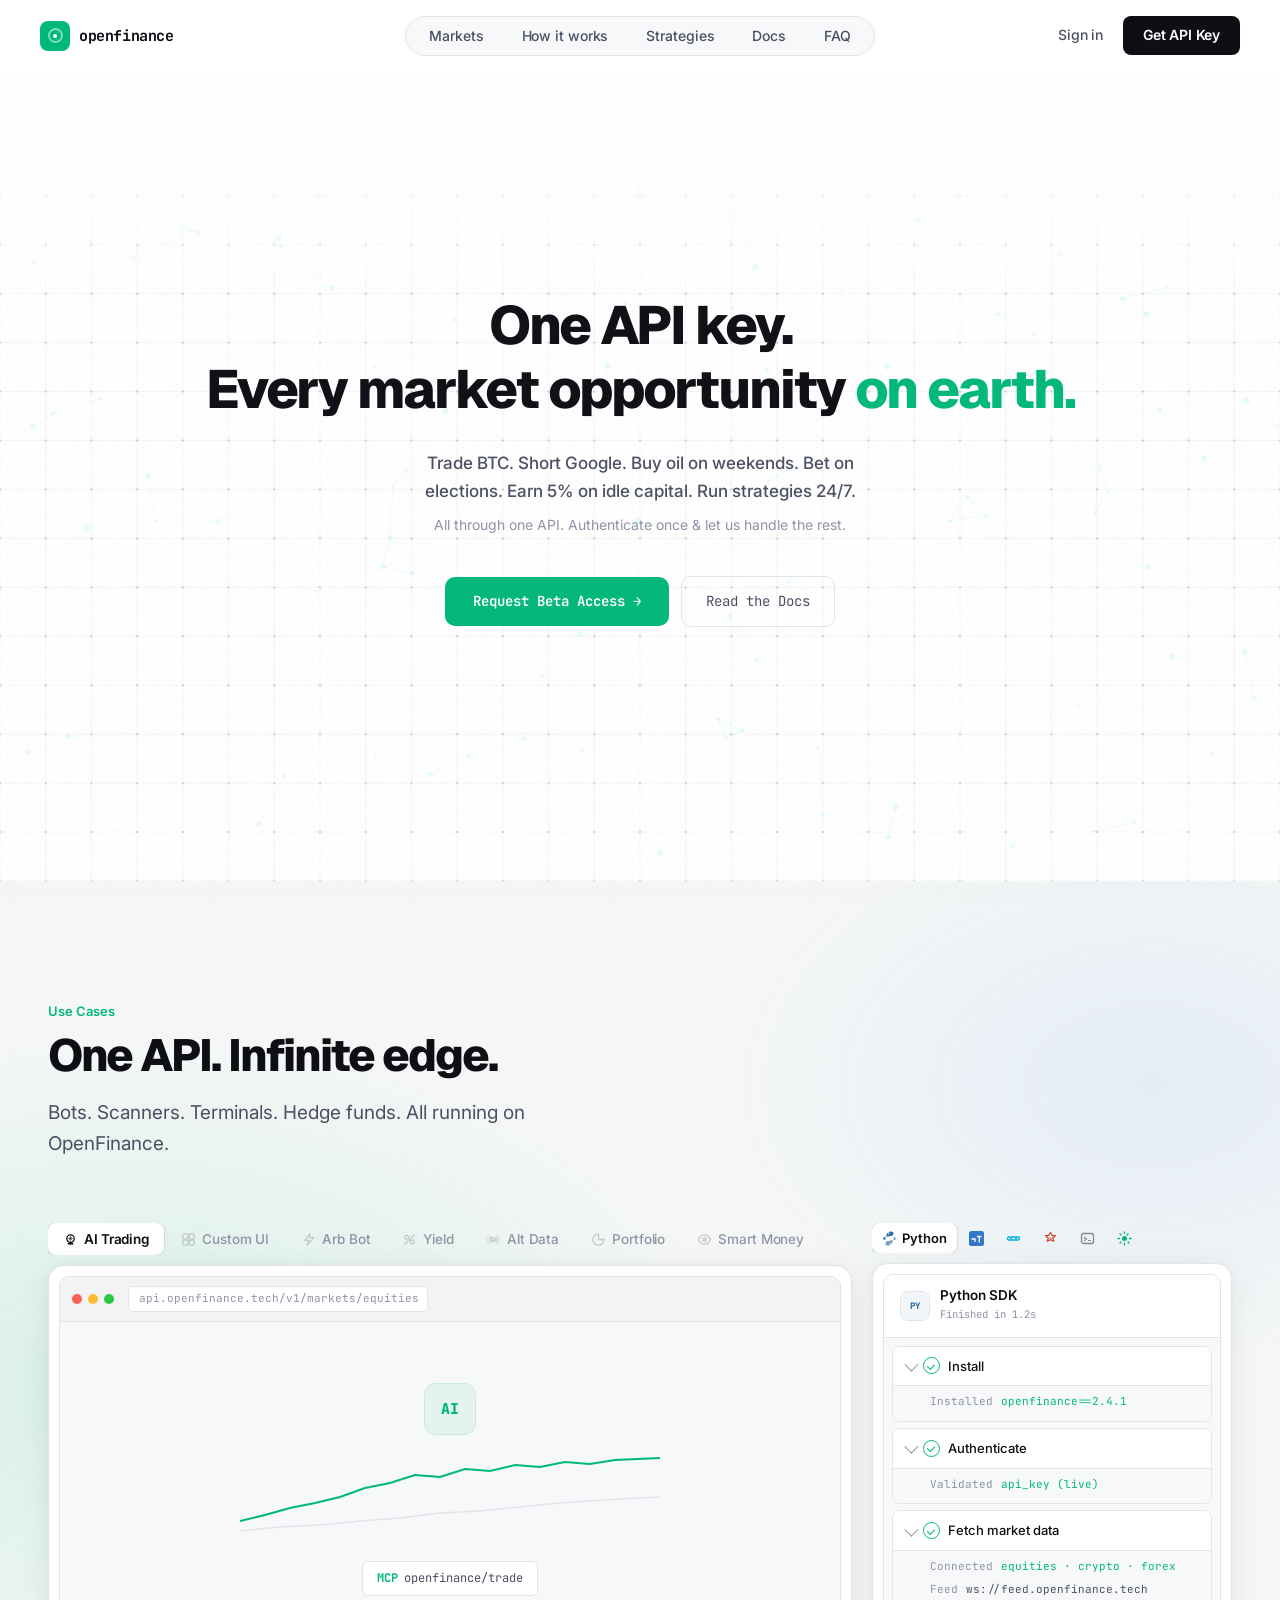
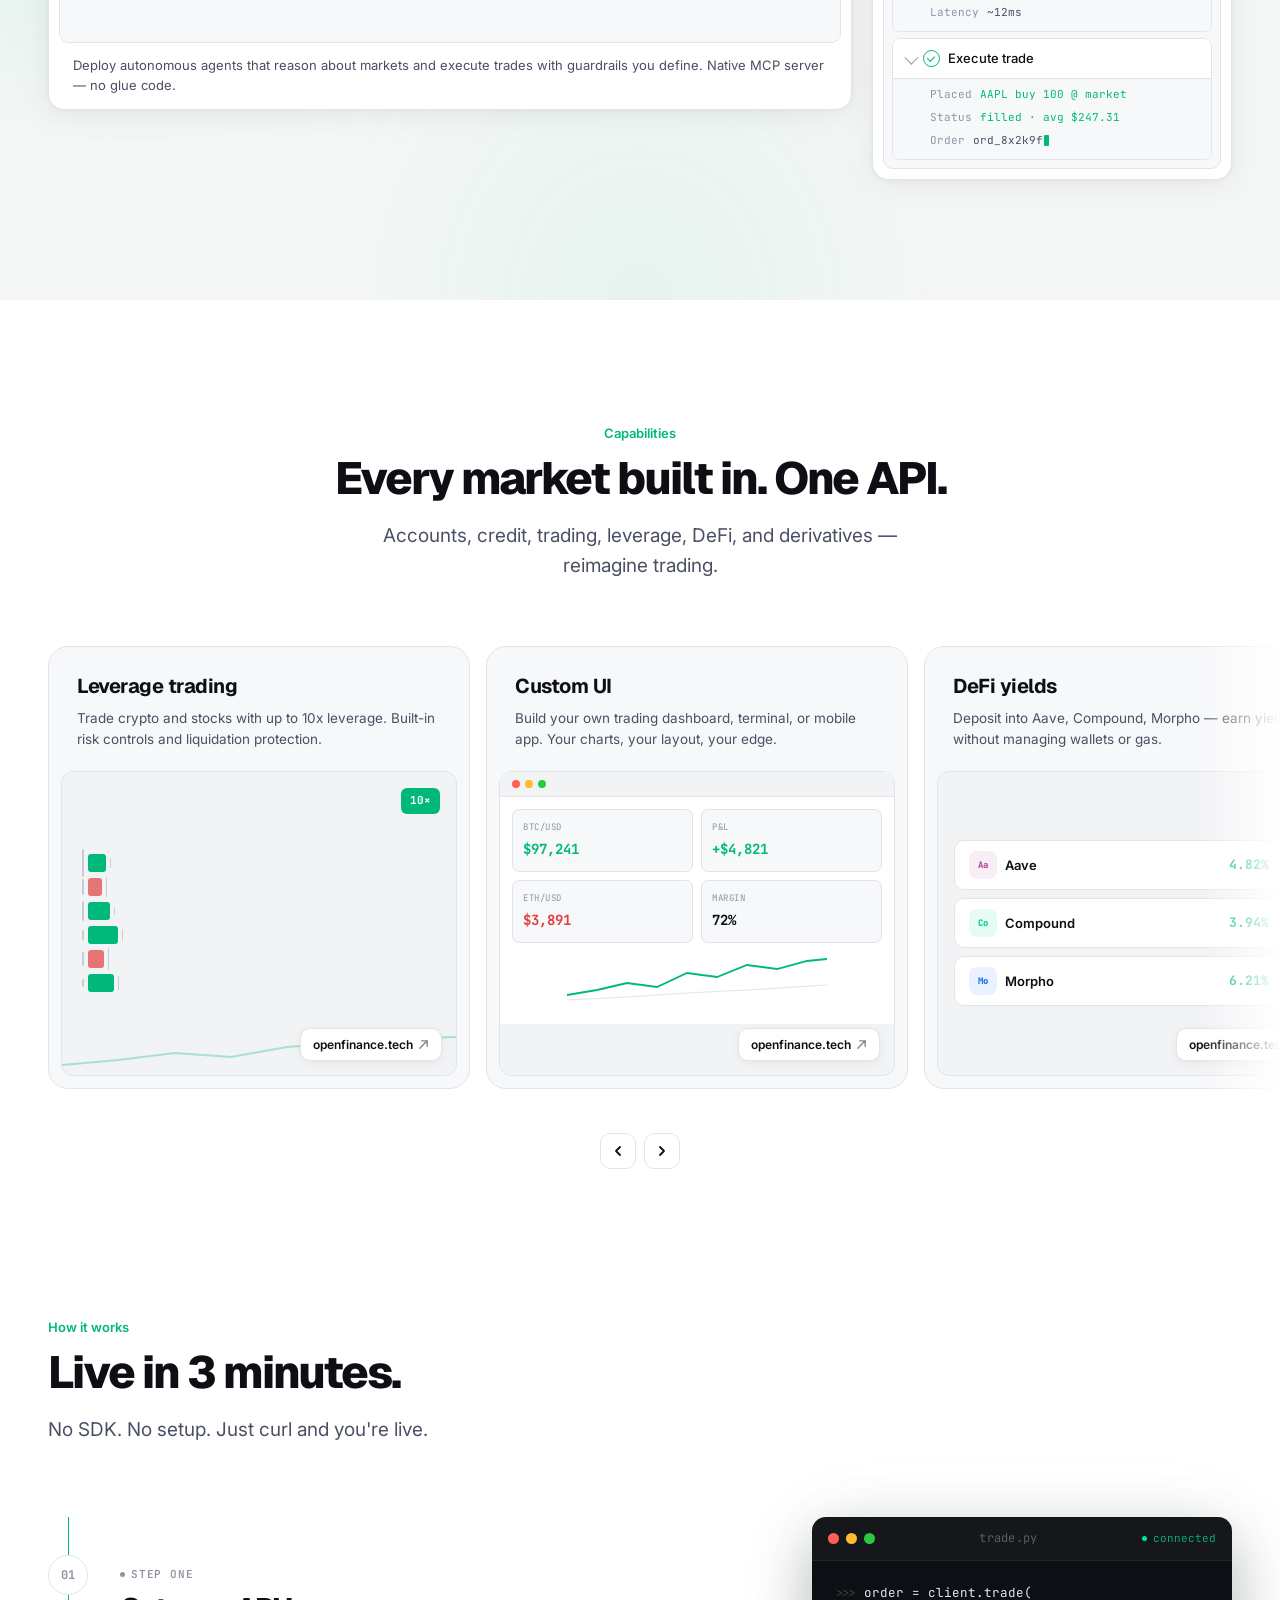
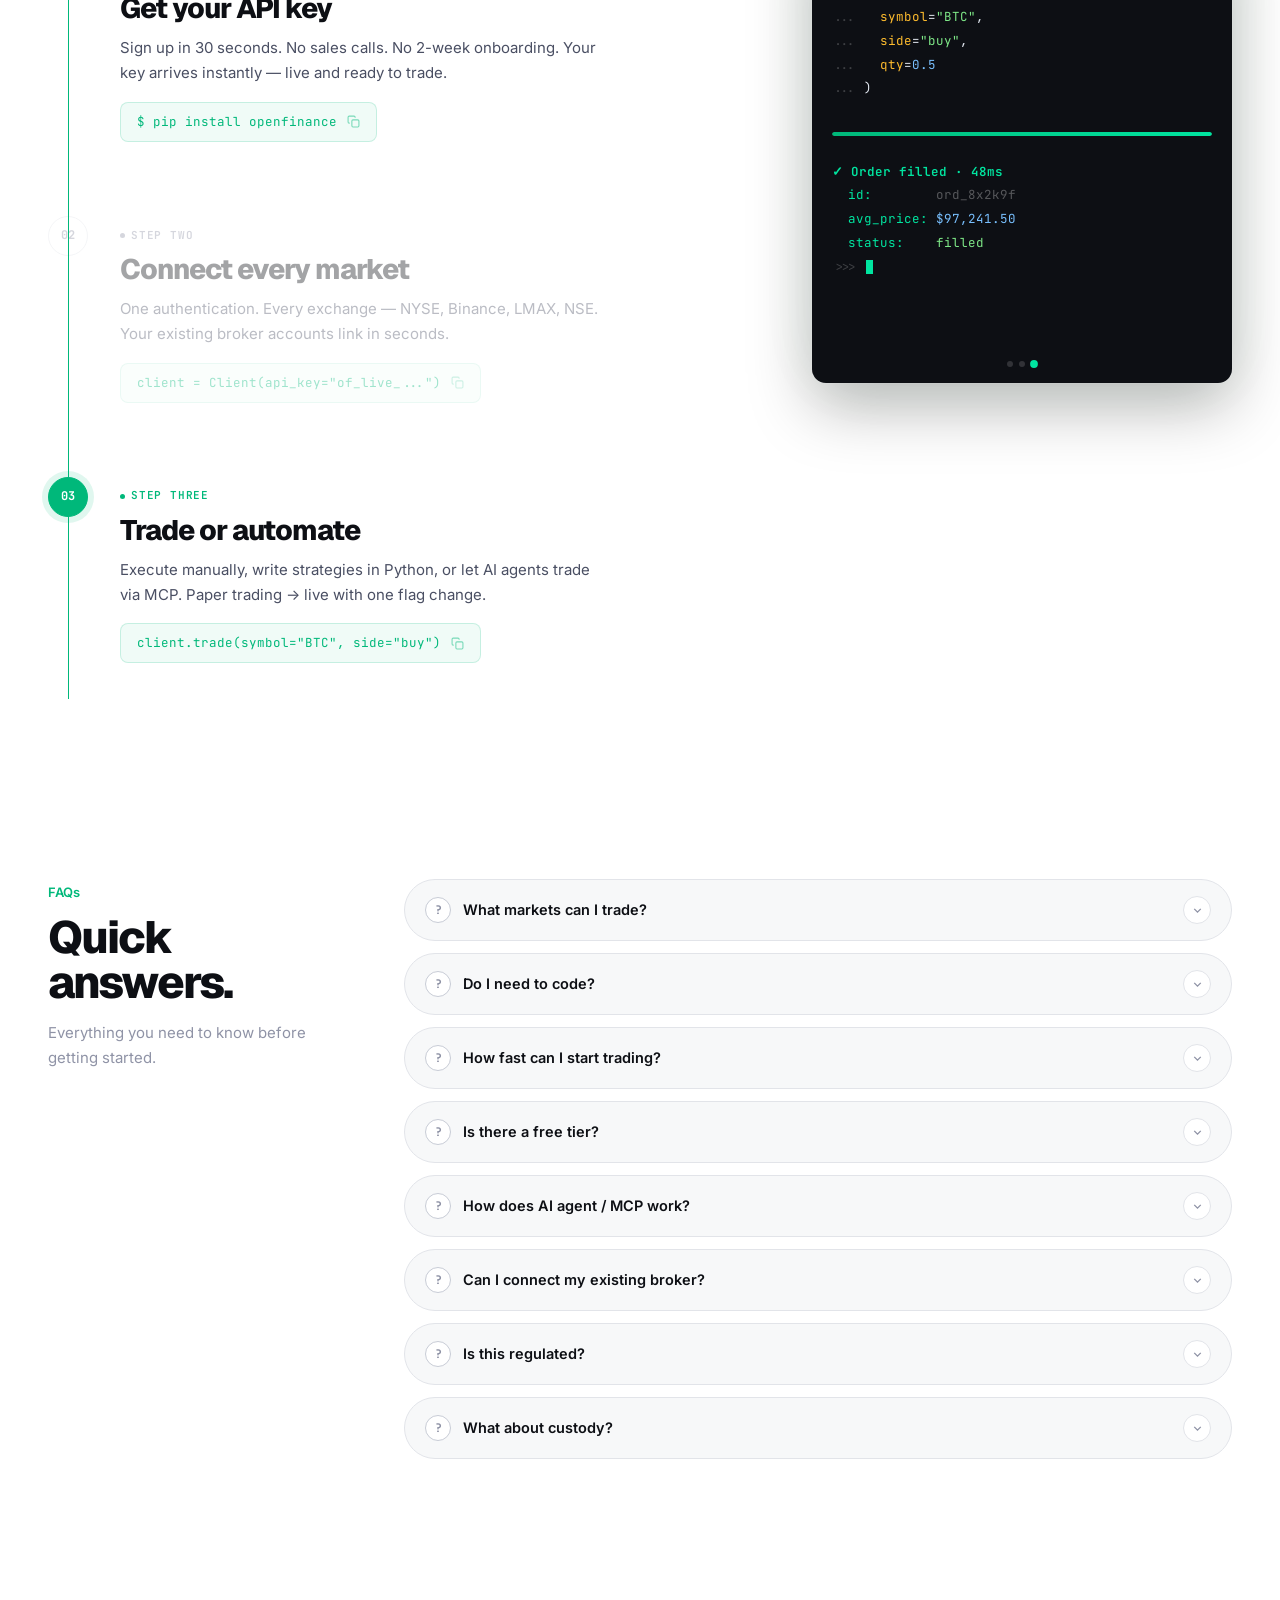
==== index.html @ f8f0b52a "initial commit: openfinance landing page" ====
<!DOCTYPE html>
<html lang="en">
<head>
  <meta charset="UTF-8">
  <meta name="viewport" content="width=device-width, initial-scale=1.0">
  <title>OpenFinance — Every Market. One API.</title>
  <link rel="preconnect" href="https://fonts.googleapis.com">
  <link rel="preconnect" href="https://fonts.gstatic.com" crossorigin>
  <link href="https://fonts.googleapis.com/css2?family=Geist:wght@400;500;600;700;800;900&family=Inter:wght@400;500;600;700&family=JetBrains+Mono:wght@400;500;600;700&display=swap" rel="stylesheet">
  <link rel="stylesheet" href="global.css">
</head>
<body>

<div data-include="sections/nav.html"></div>
<div data-include="sections/hero.html"></div>
<div data-include="sections/usecases.html"></div>
<div data-include="sections/capabilities.html"></div>
<div data-include="sections/how-it-works.html"></div>
<div data-include="sections/faq.html"></div>
<div data-include="sections/footer.html"></div>

<script>
  // Load all section partials, then init scroll reveals
  function injectHTML(el, html) {
    el.outerHTML = html;
  }

  function runScripts(container) {
    container.querySelectorAll('script').forEach(oldScript => {
      const newScript = document.createElement('script');
      newScript.textContent = oldScript.textContent;
      oldScript.parentNode.replaceChild(newScript, oldScript);
    });
  }

  const includes = document.querySelectorAll('[data-include]');
  const promises = Array.from(includes).map(el =>
    fetch(el.dataset.include)
      .then(r => r.text())
      .then(html => {
        const tmp = document.createElement('div');
        tmp.innerHTML = html;
        el.replaceWith(tmp);
        runScripts(tmp);
      })
  );

  Promise.all(promises).then(() => {
    const reveals = document.querySelectorAll('.reveal');
    const observer = new IntersectionObserver((entries) => {
      entries.forEach((entry, i) => {
        if (entry.isIntersecting) {
          setTimeout(() => entry.target.classList.add('visible'), i * 80);
          observer.unobserve(entry.target);
        }
      });
    }, { threshold: 0.1, rootMargin: '0px 0px -40px 0px' });
    reveals.forEach(el => observer.observe(el));
  });
</script>

</body>
</html>
---- global.css ----
/* ═══════════════════════════════════════
   OPENFINANCE — GLOBAL STYLES
   ═══════════════════════════════════════ */

/* ─── VARIABLES ─── */
:root {
  --bg: #ffffff;
  --bg-elevated: #f7f8f9;
  --bg-card: #f2f3f5;
  --border: #e2e4e9;
  --border-highlight: #c8ccd6;
  --text-primary: #0d0f14;
  --text-secondary: #4a4f63;
  --text-muted: #8f93a6;
  --accent: #00b87a;
  --accent-dim: #00b87a12;
  --accent-glow: #00b87a22;
  --red: #e03e3e;
  --blue: #2563eb;
  --yellow: #d97706;
  --purple: #7c3aed;
  --font-mono: 'JetBrains Mono', monospace;
  --font-body: 'Inter', -apple-system, BlinkMacSystemFont, sans-serif;
  --font-display: 'Geist', 'Inter', sans-serif;
  --section-gap: 120px;
}

/* ─── RESET ─── */
* { margin: 0; padding: 0; box-sizing: border-box; }

html {
  scroll-behavior: smooth;
  background: var(--bg);
  color: var(--text-primary);
}

body {
  font-family: var(--font-body);
  line-height: 1.6;
  -webkit-font-smoothing: antialiased;
  overflow-x: hidden;
}

/* Footer sits behind everything; curtain wrapper needs no stacking context */
body > div.cf-curtain {
  position: relative;
  z-index: 0;
}

/* ─── NOISE OVERLAY ─── */
body::before {
  content: '';
  position: fixed;
  inset: 0;
  z-index: 9990;
  pointer-events: none;
  opacity: 0.04;
  background-image: url("data:image/svg+xml,%3Csvg viewBox='0 0 256 256' xmlns='http://www.w3.org/2000/svg'%3E%3Cfilter id='n'%3E%3CfeTurbulence type='fractalNoise' baseFrequency='0.9' numOctaves='4' stitchTiles='stitch'/%3E%3C/filter%3E%3Crect width='100%25' height='100%25' filter='url(%23n)'/%3E%3C/svg%3E");
  background-size: 200px;
}

/* ─── SHARED BUTTONS ─── */
.btn-primary {
  font-family: var(--font-mono);
  font-size: 14px;
  font-weight: 600;
  color: #ffffff;
  background: var(--accent);
  padding: 14px 32px;
  border: none;
  border-radius: 8px;
  cursor: pointer;
  text-decoration: none;
  transition: all 0.25s;
  display: inline-flex;
  align-items: center;
  gap: 8px;
}

.btn-primary:hover {
  box-shadow: 0 4px 32px var(--accent-glow);
  transform: translateY(-2px);
}

.btn-secondary {
  font-family: var(--font-mono);
  font-size: 14px;
  color: var(--text-secondary);
  background: transparent;
  padding: 14px 28px;
  border: 1px solid var(--border);
  border-radius: 8px;
  cursor: pointer;
  text-decoration: none;
  transition: all 0.25s;
  display: inline-flex;
  align-items: center;
  gap: 8px;
}

.btn-secondary:hover {
  border-color: var(--border-highlight);
  color: var(--text-primary);
  background: var(--bg-elevated);
}

/* ─── SHARED CODE WINDOW ─── */
.code-window {
  background: var(--bg-elevated);
  border: 1px solid var(--border);
  border-radius: 12px;
  overflow: hidden;
  box-shadow:
    0 0 0 1px var(--border),
    0 8px 40px rgba(0,0,0,0.08),
    0 0 120px var(--accent-dim);
}

.code-header {
  display: flex;
  align-items: center;
  justify-content: space-between;
  padding: 12px 16px;
  border-bottom: 1px solid var(--border);
  background: var(--bg-card);
}

.code-dots {
  display: flex;
  gap: 8px;
}

.code-dots span {
  width: 12px;
  height: 12px;
  border-radius: 50%;
  background: var(--border-highlight);
}

.code-dots span:first-child  { background: var(--red);    opacity: 0.7; }
.code-dots span:nth-child(2) { background: var(--yellow); opacity: 0.7; }
.code-dots span:nth-child(3) { background: var(--accent); opacity: 0.7; }

.code-tab {
  font-family: var(--font-mono);
  font-size: 12px;
  color: var(--text-muted);
  display: flex;
  gap: 4px;
  align-items: center;
}

.code-tab .file { color: var(--text-secondary); }

.code-body {
  padding: 24px;
  overflow-x: auto;
}

.code-body pre {
  font-family: var(--font-mono);
  font-size: 13px;
  line-height: 1.8;
  color: var(--text-secondary);
}

.code-body .comment  { color: var(--text-muted); }
.code-body .keyword  { color: var(--purple); }
.code-body .string   { color: var(--accent); }
.code-body .method   { color: var(--blue); }
.code-body .param    { color: var(--yellow); }
.code-body .number   { color: var(--red); }
.code-body .response { color: var(--text-muted); font-style: italic; }

.code-footer {
  padding: 12px 16px;
  border-top: 1px solid var(--border);
  display: flex;
  align-items: center;
  justify-content: space-between;
}

.code-status {
  font-family: var(--font-mono);
  font-size: 11px;
  color: var(--accent);
  display: flex;
  align-items: center;
  gap: 6px;
}

.code-status .pip {
  width: 6px;
  height: 6px;
  background: var(--accent);
  border-radius: 50%;
}

.code-latency {
  font-family: var(--font-mono);
  font-size: 11px;
  color: var(--text-muted);
}

/* ─── SHARED SECTION LAYOUT ─── */
.section {
  position: relative;
  z-index: 1;
  padding: var(--section-gap) 48px;
  max-width: 1280px;
  margin: 0 auto;
}

/* Same width + centering as hero-inner — use in any full-bleed section */
.container {
  max-width: 1280px;
  margin: 0 auto;
  width: 100%;
  padding: 0 48px;
}

@media (max-width: 960px) {
  .container { padding: 0 24px; }
}

.section-label {
  font-family: var(--font-body);
  font-size: 13px;
  font-weight: 600;
  color: var(--accent);
  text-transform: none;
  letter-spacing: 0;
  margin-bottom: 12px;
}

.section-title {
  font-family: var(--font-display);
  font-size: clamp(32px, 3.6vw, 45px);
  font-weight: 800;
  letter-spacing: -2px;
  line-height: 1.0;
  color: var(--text-primary);
  margin-bottom: 20px;
}

.section-desc {
  font-size: 19px;
  font-weight: 400;
  color: var(--text-secondary);
  max-width: 560px;
  line-height: 1.6;
  margin-bottom: 64px;
}

/* ─── ANIMATIONS ─── */
@keyframes fadeInUp {
  from { opacity: 0; transform: translateY(24px); }
  to   { opacity: 1; transform: translateY(0); }
}

@keyframes pulse-dot {
  0%, 100% { opacity: 1; box-shadow: 0 0 12px var(--accent); }
  50%       { opacity: 0.6; box-shadow: 0 0 4px var(--accent); }
}

.reveal {
  opacity: 0;
  transform: translateY(32px);
  transition: all 0.7s cubic-bezier(0.22, 1, 0.36, 1);
}

.reveal.visible {
  opacity: 1;
  transform: translateY(0);
}

/* ─── RESPONSIVE ─── */
@media (max-width: 960px) {
  nav { padding: 0 24px; }
  .hero { padding: 120px 24px 80px; }
  .hero-inner { grid-template-columns: 1fr; gap: 48px; }
  .stats-inner { grid-template-columns: repeat(2, 1fr); }
  .market-grid { grid-template-columns: 1fr; }
  .steps-grid { grid-template-columns: 1fr; }
  .strategy-demo { grid-template-columns: 1fr; }
  .faq-grid { grid-template-columns: 1fr; }
  .section { padding: 80px 24px; }
  .faq-section { padding: 80px 24px; }
  .final-cta { padding: 80px 24px; }
  .nav-links { display: none; }
  :root { --section-gap: 90px; }
}

@media (max-width: 768px) {
  :root { --section-gap: 72px; }
  .section { padding: 60px 20px; }
  .section-title { font-size: clamp(26px, 5vw, 36px); letter-spacing: -1.5px; }
  .section-desc { font-size: 16px; margin-bottom: 40px; }
  .container { padding: 0 20px; }
}

@media (max-width: 640px) {
  :root { --section-gap: 60px; }
  .section { padding: 48px 16px; }
  .section-title { font-size: clamp(24px, 6vw, 32px); letter-spacing: -1px; }
  .section-desc { font-size: 15px; margin-bottom: 32px; }
  .container { padding: 0 16px; }
  .btn-primary, .btn-secondary { width: 100%; justify-content: center; }
}

@media (max-width: 480px) {
  :root { --section-gap: 48px; }
  .section-label { font-size: 12px; }
  .section-title { font-size: clamp(22px, 6.5vw, 28px); }
  .section-desc { font-size: 14px; }
}

@media (max-width: 375px) {
  :root { --section-gap: 40px; }
  .section { padding: 40px 14px; }
}
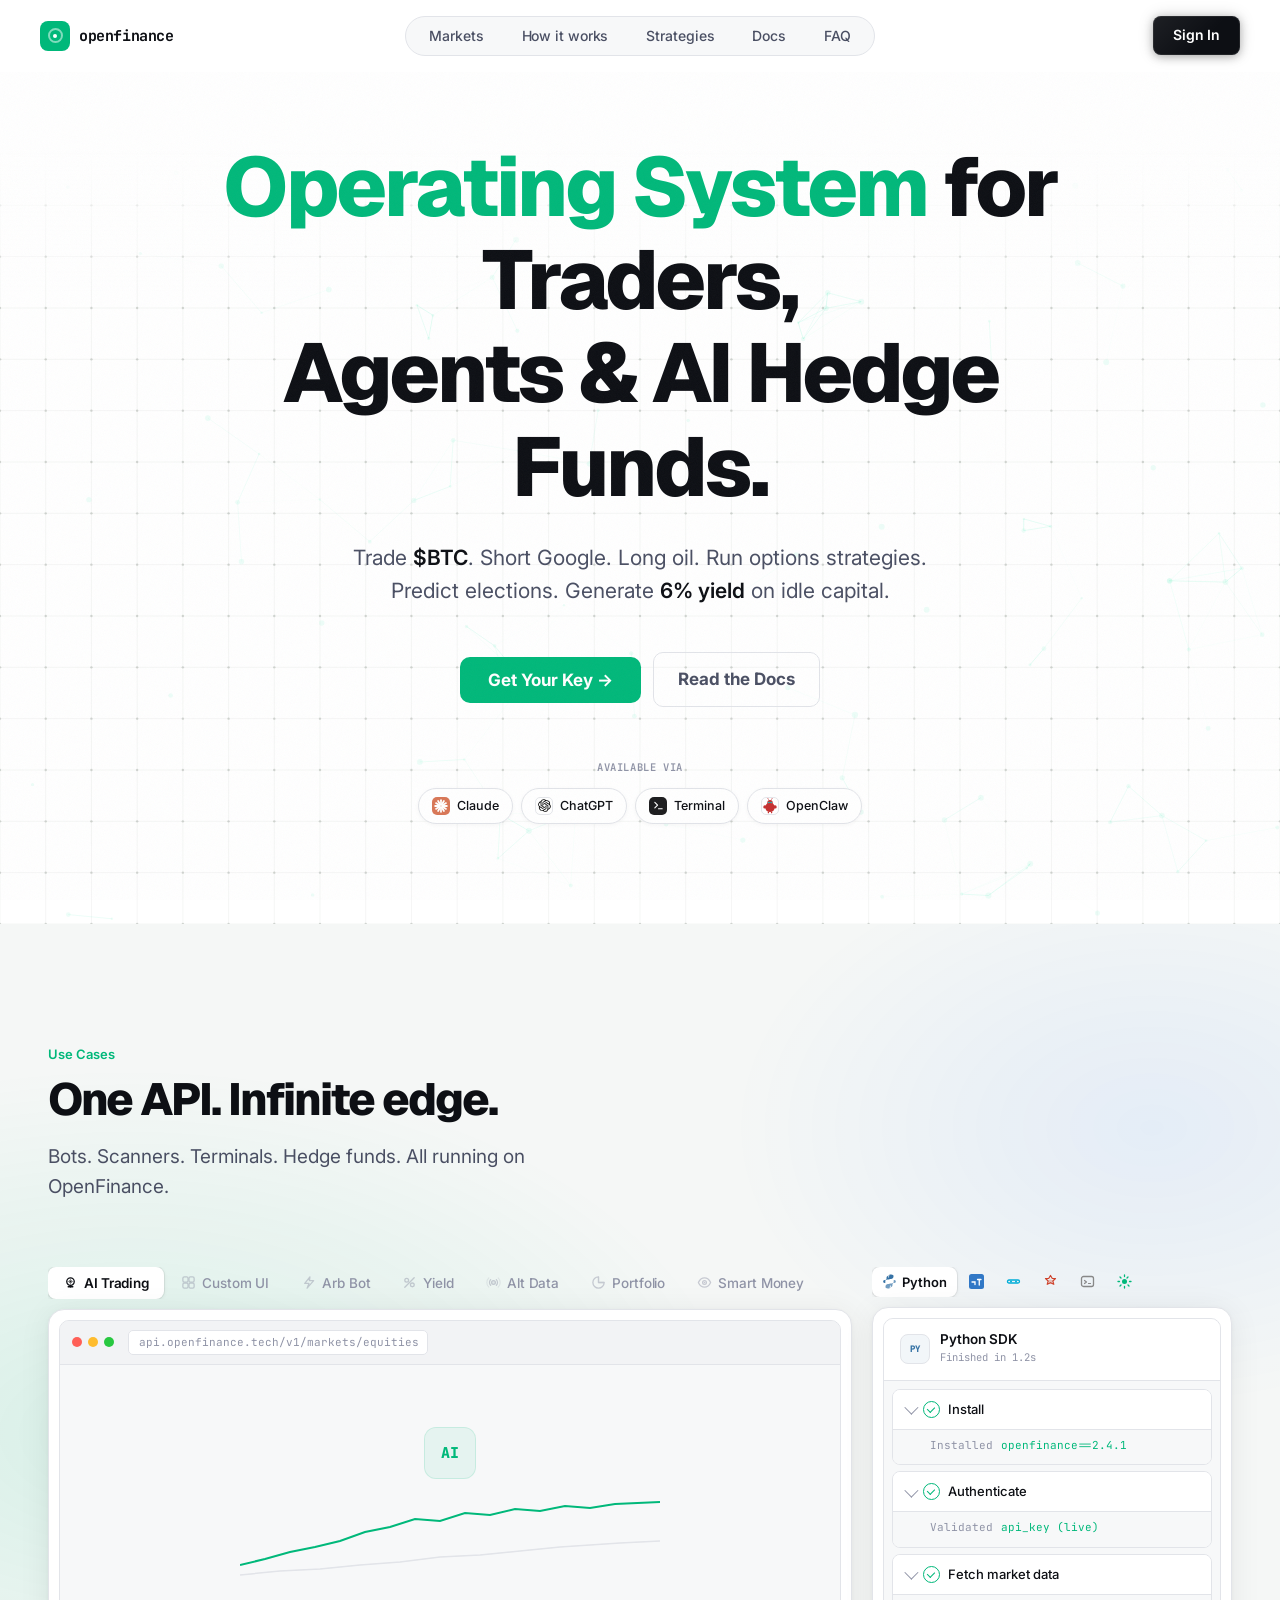
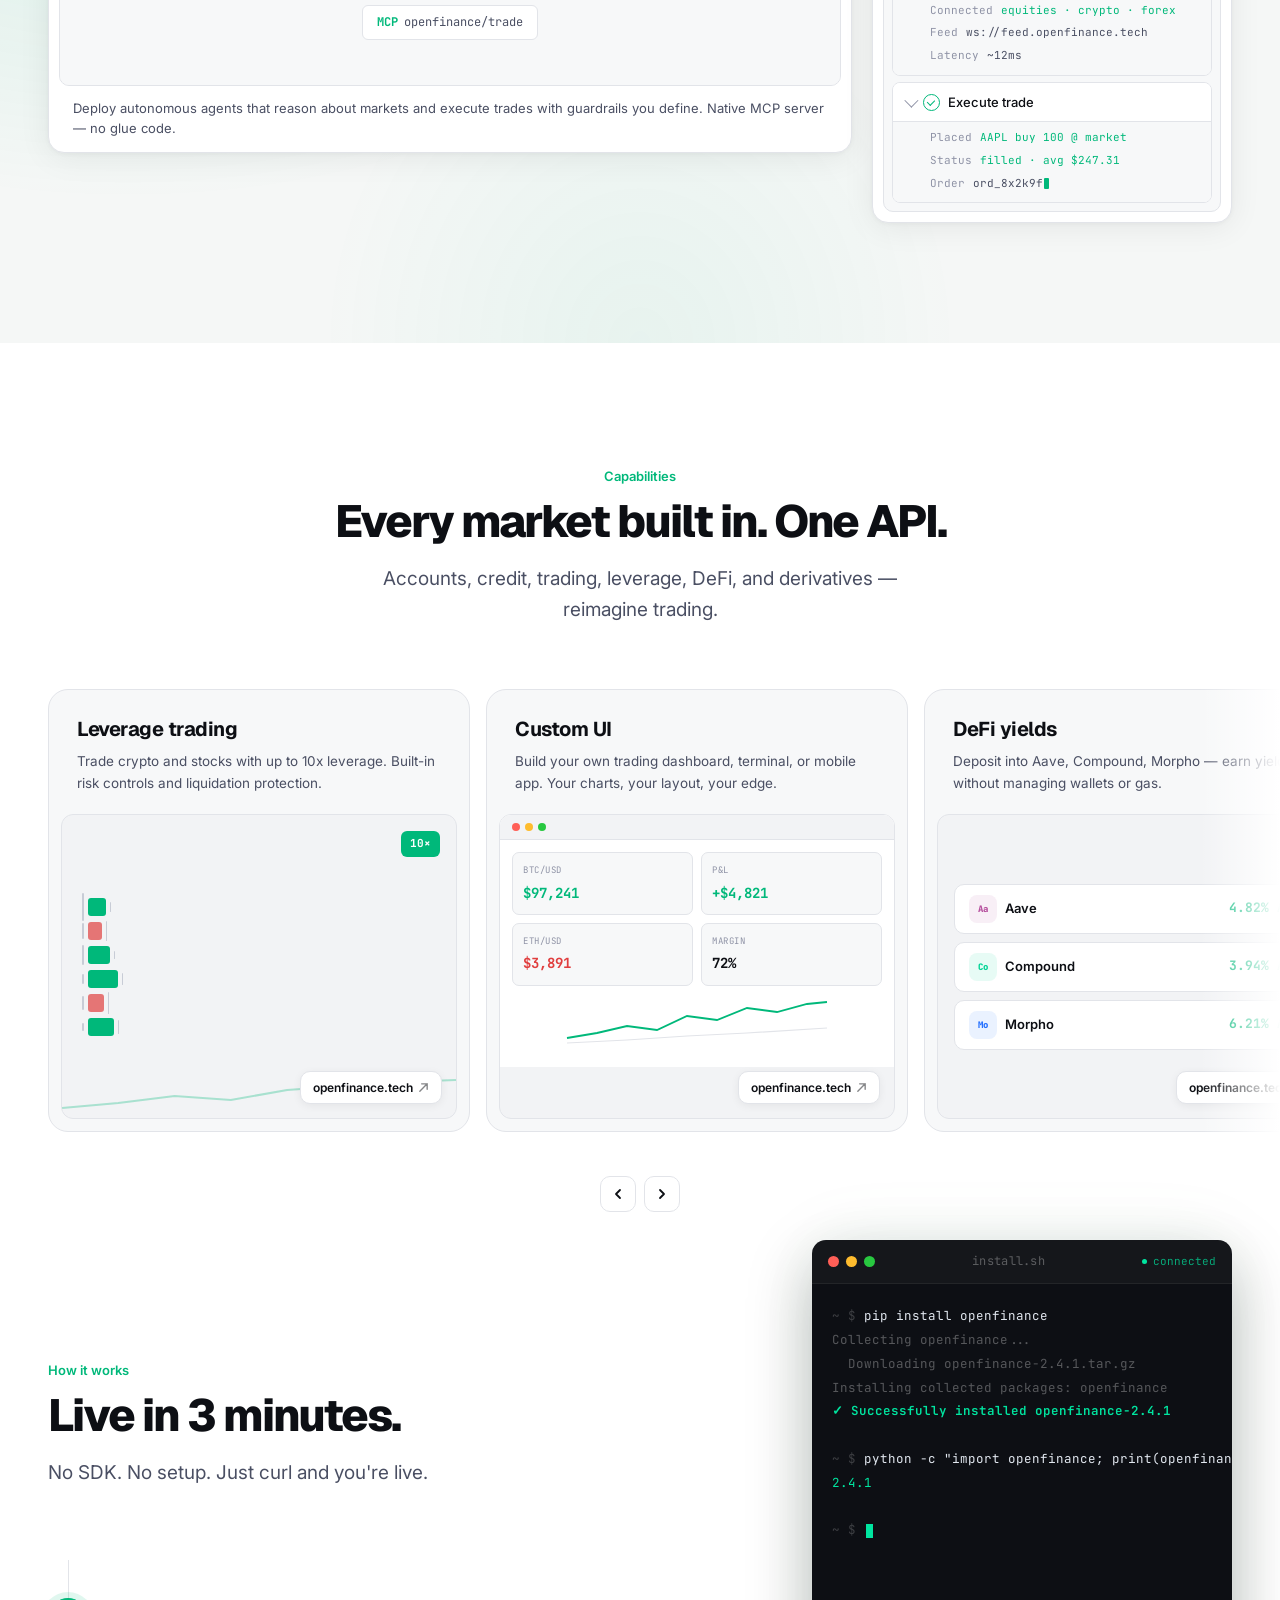
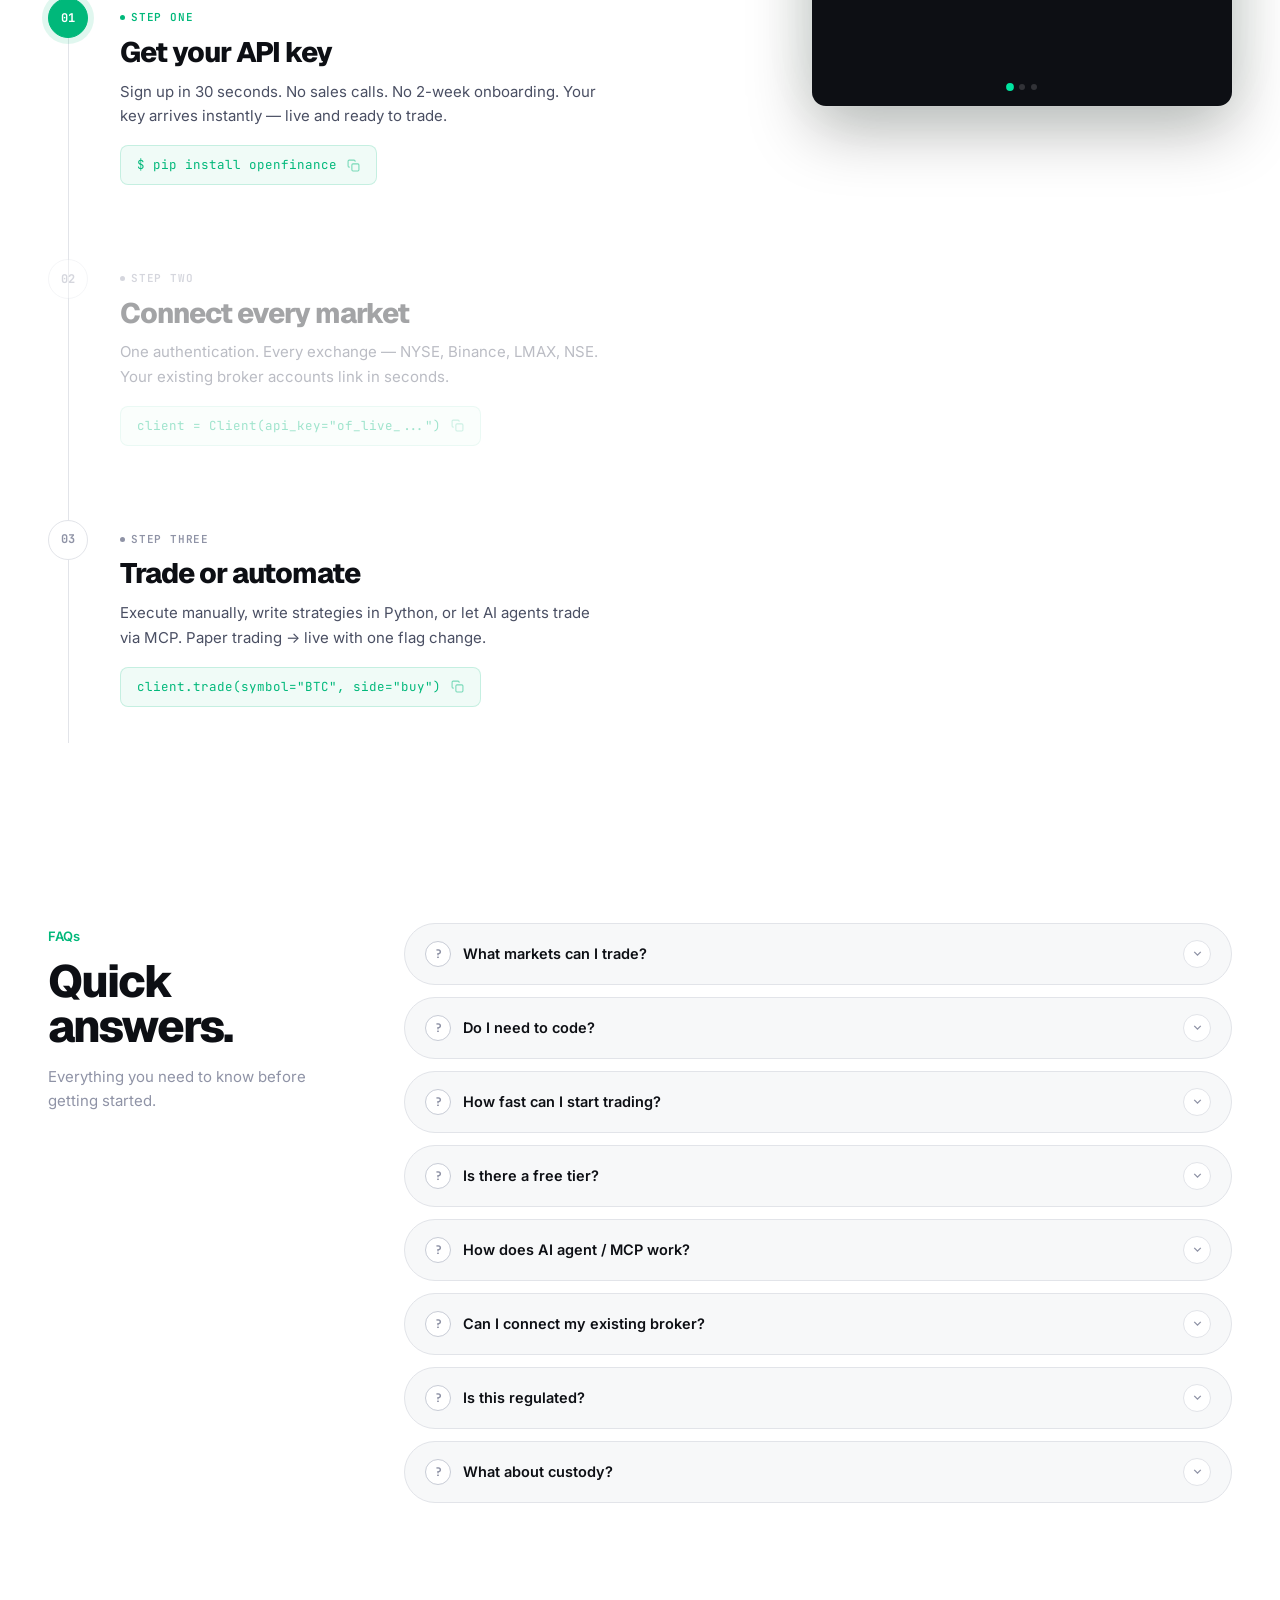
==== commit 9fe93760: "chore: switch hero to centered variant" ====
--- a/index.html
+++ b/index.html
@@ -12,7 +12,7 @@
 <body>
 
 <div data-include="sections/nav.html"></div>
-<div data-include="sections/hero.html"></div>
+<div data-include="sections/hero-centered.html"></div>
 <div data-include="sections/usecases.html"></div>
 <div data-include="sections/capabilities.html"></div>
 <div data-include="sections/how-it-works.html"></div>
--- a/global.css
+++ b/global.css
@@ -39,6 +39,14 @@
   line-height: 1.6;
   -webkit-font-smoothing: antialiased;
   overflow-x: hidden;
+  touch-action: pan-y;
+  -webkit-user-select: none;
+  user-select: none;
+}
+
+html {
+  overflow-x: hidden;
+  -webkit-text-size-adjust: 100%;
 }
 
 /* Footer sits behind everything; curtain wrapper needs no stacking context */
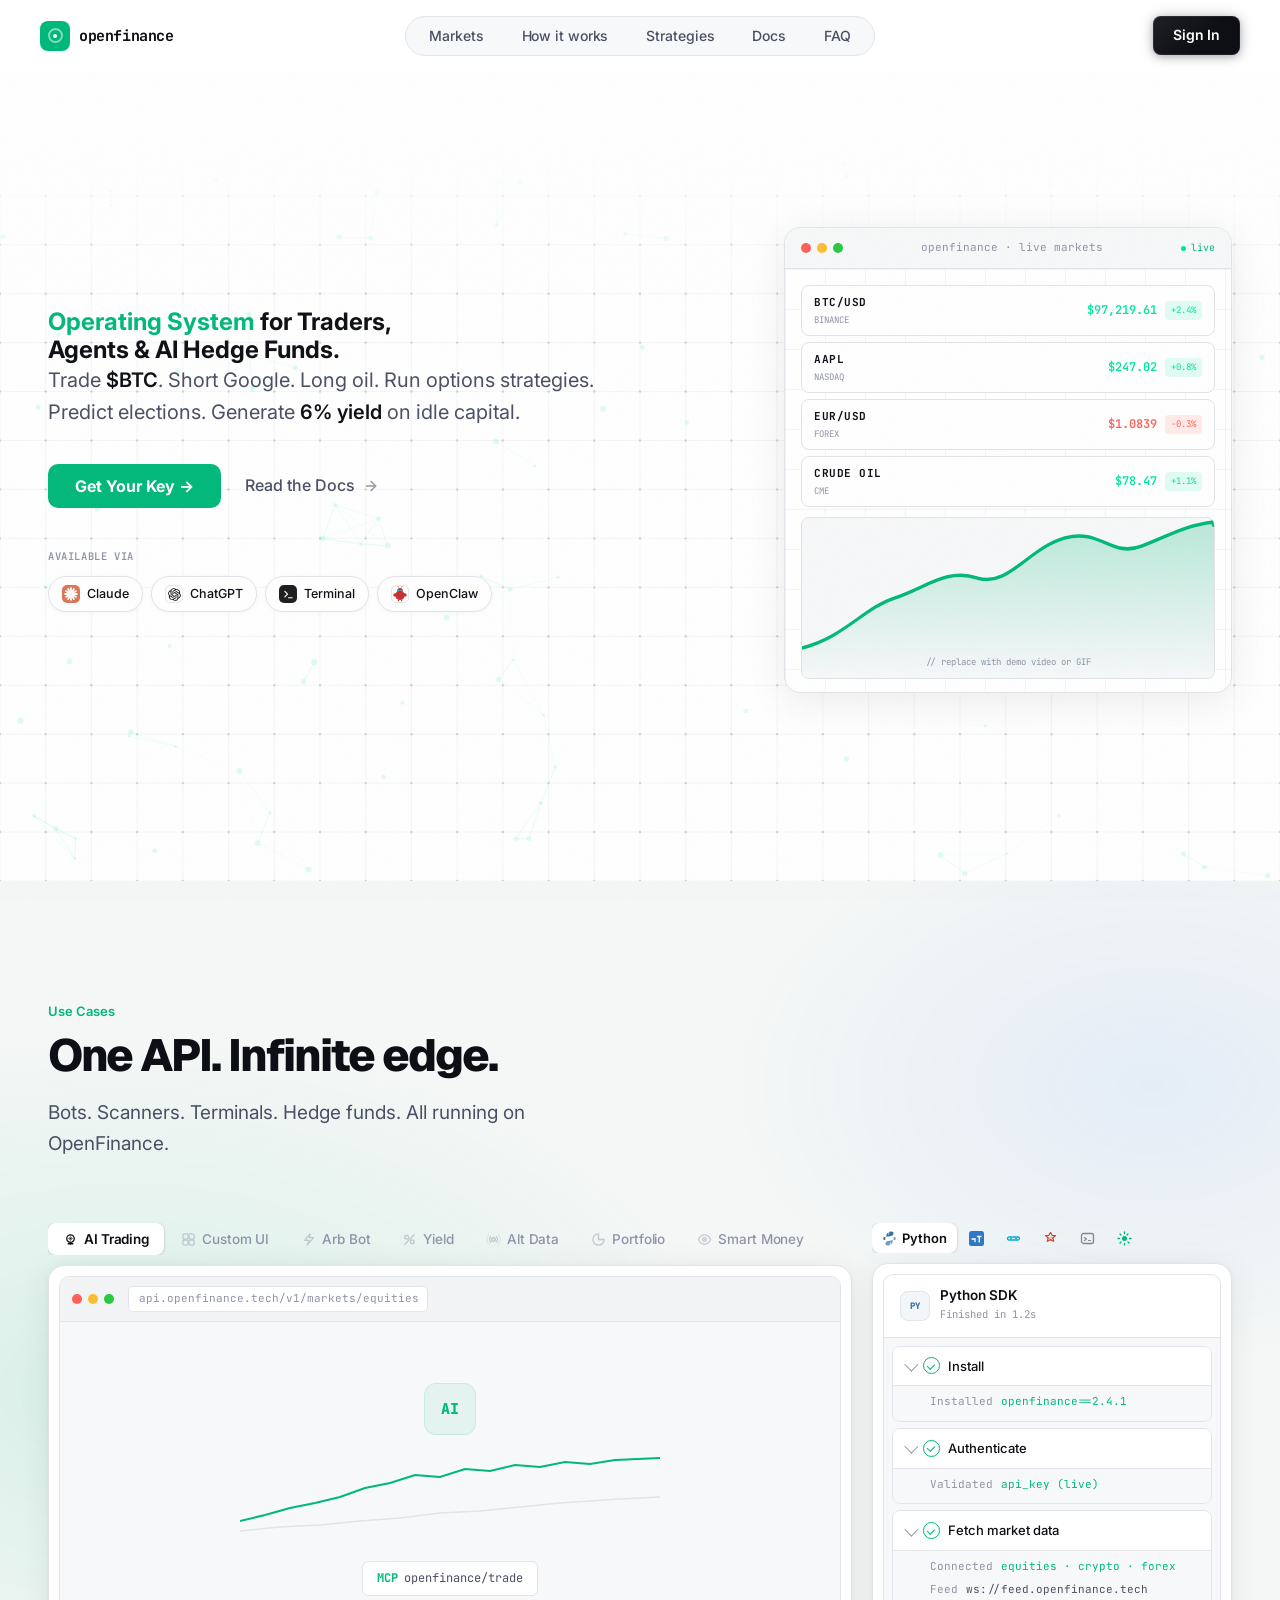
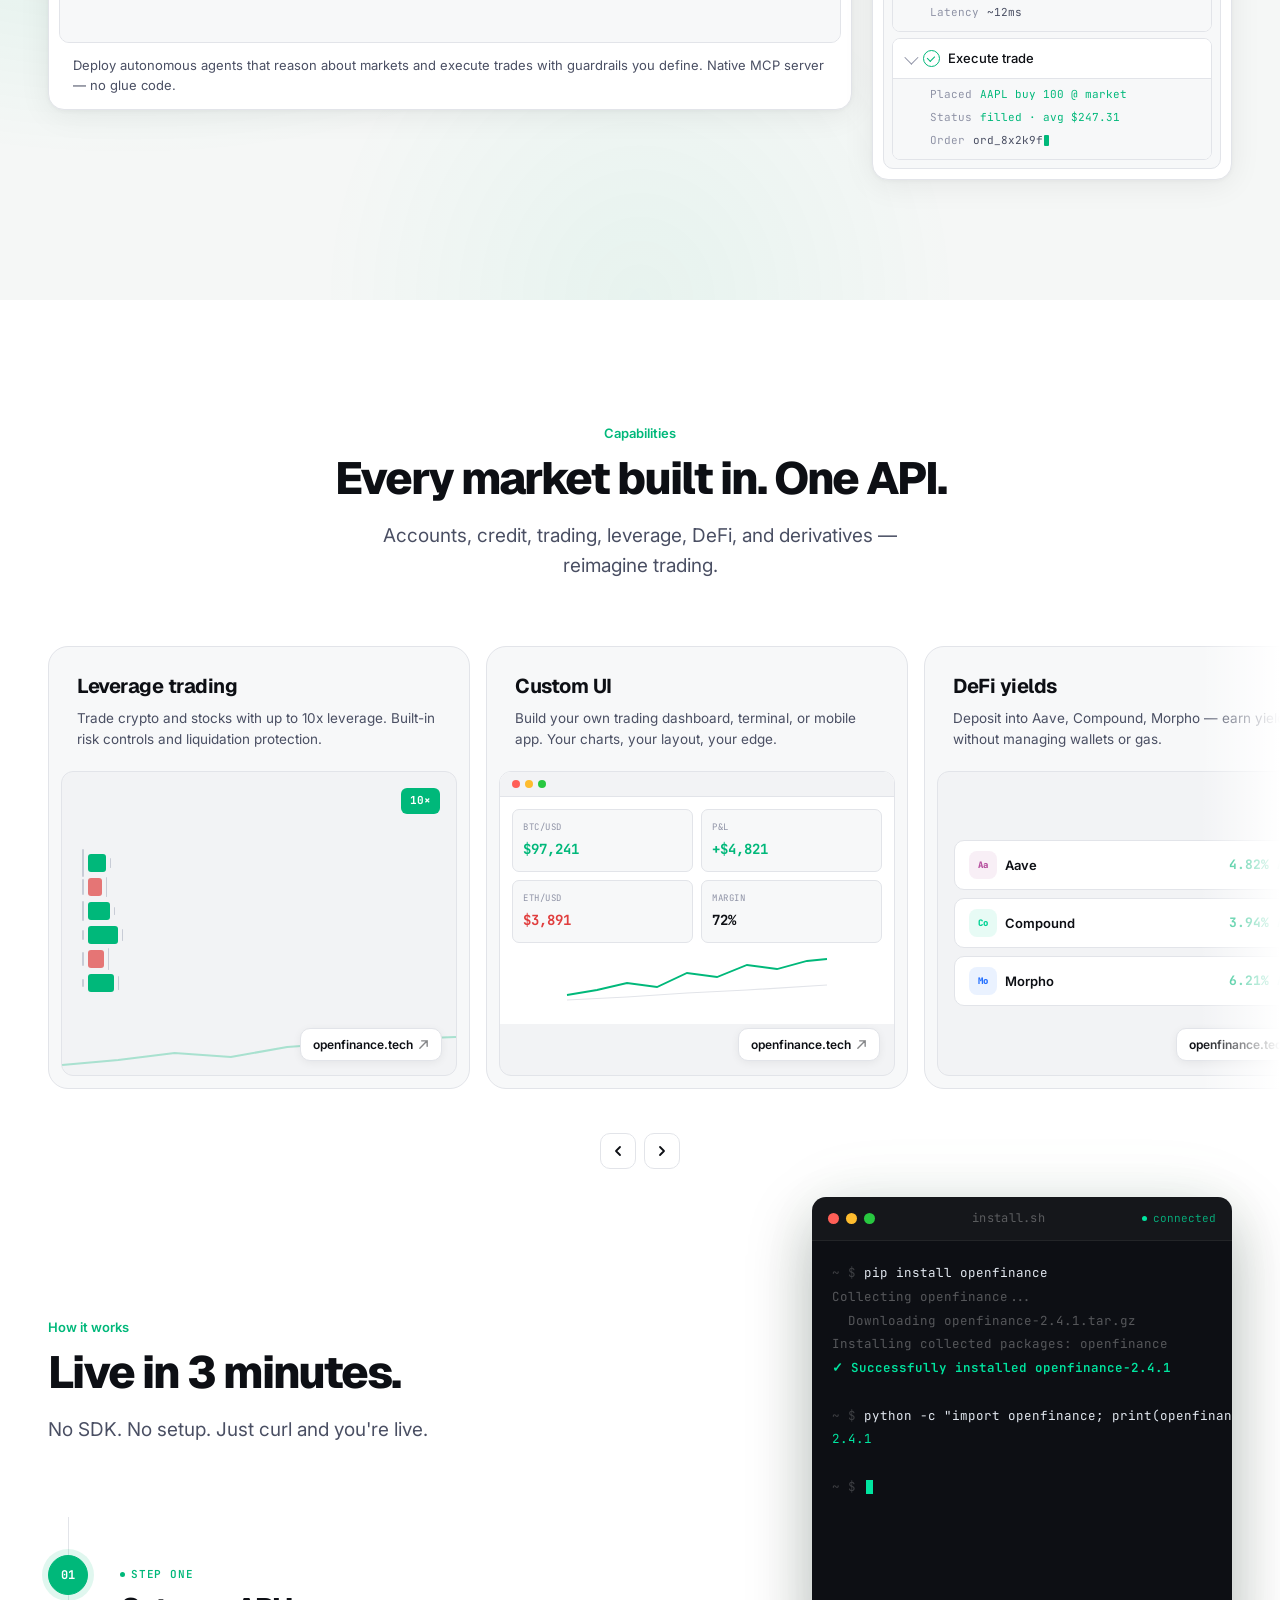
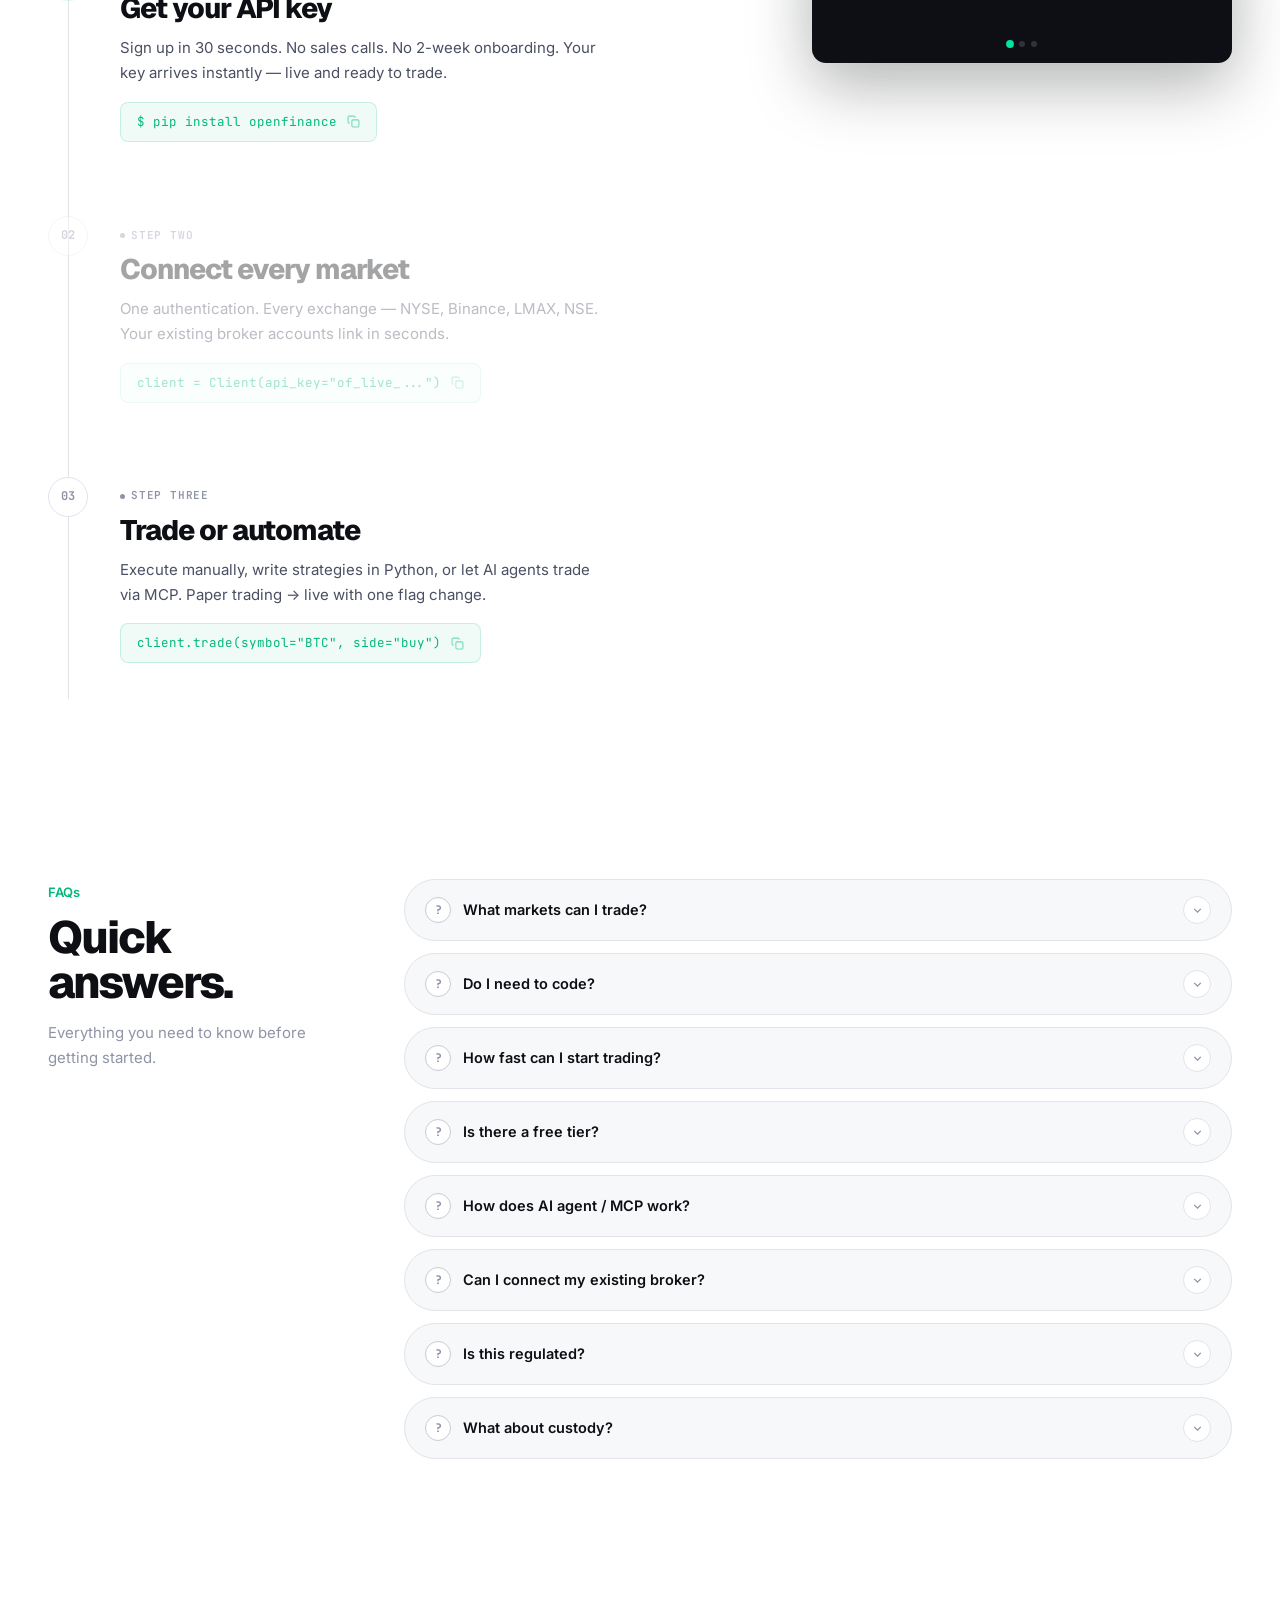
==== commit 6f556cd3: "fix changes" ====
--- a/index.html
+++ b/index.html
@@ -12,7 +12,7 @@
 <body>
 
 <div data-include="sections/nav.html"></div>
-<div data-include="sections/hero-centered.html"></div>
+<div data-include="sections/hero.html"></div>
 <div data-include="sections/usecases.html"></div>
 <div data-include="sections/capabilities.html"></div>
 <div data-include="sections/how-it-works.html"></div>
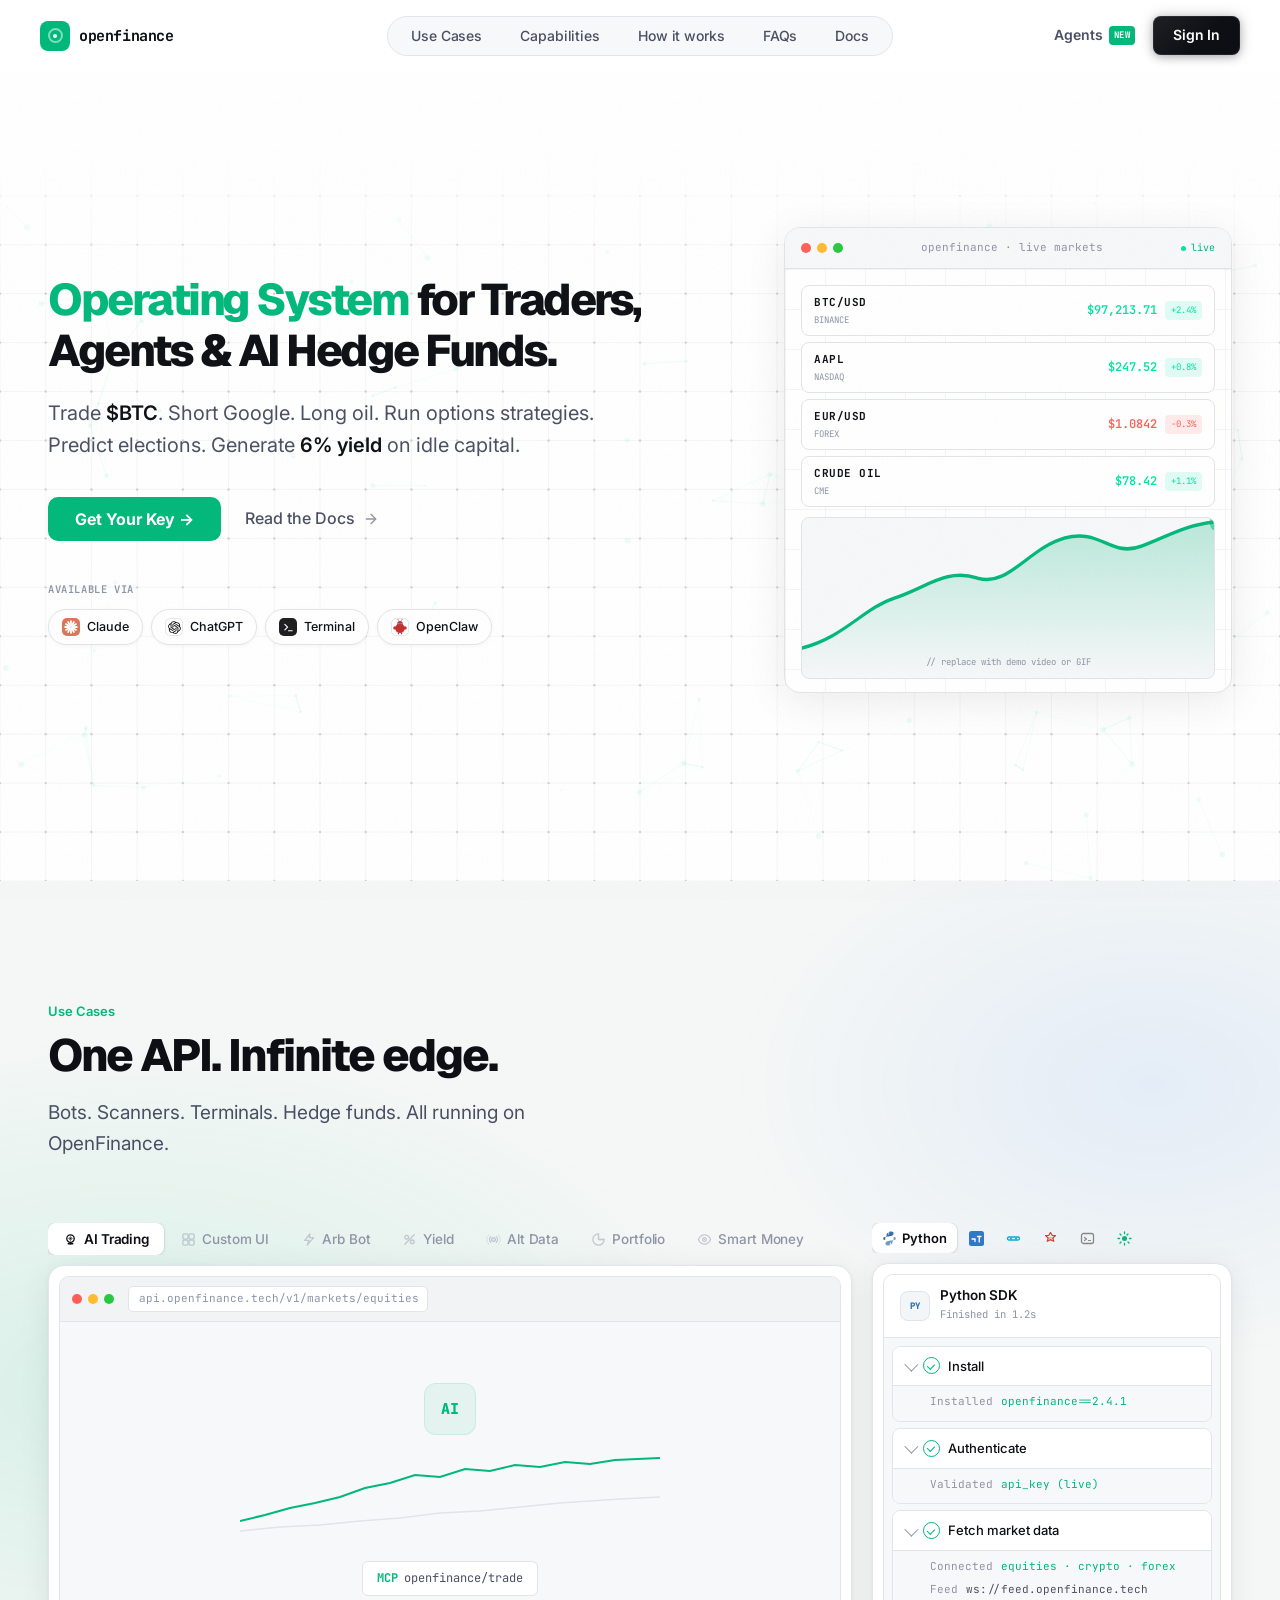
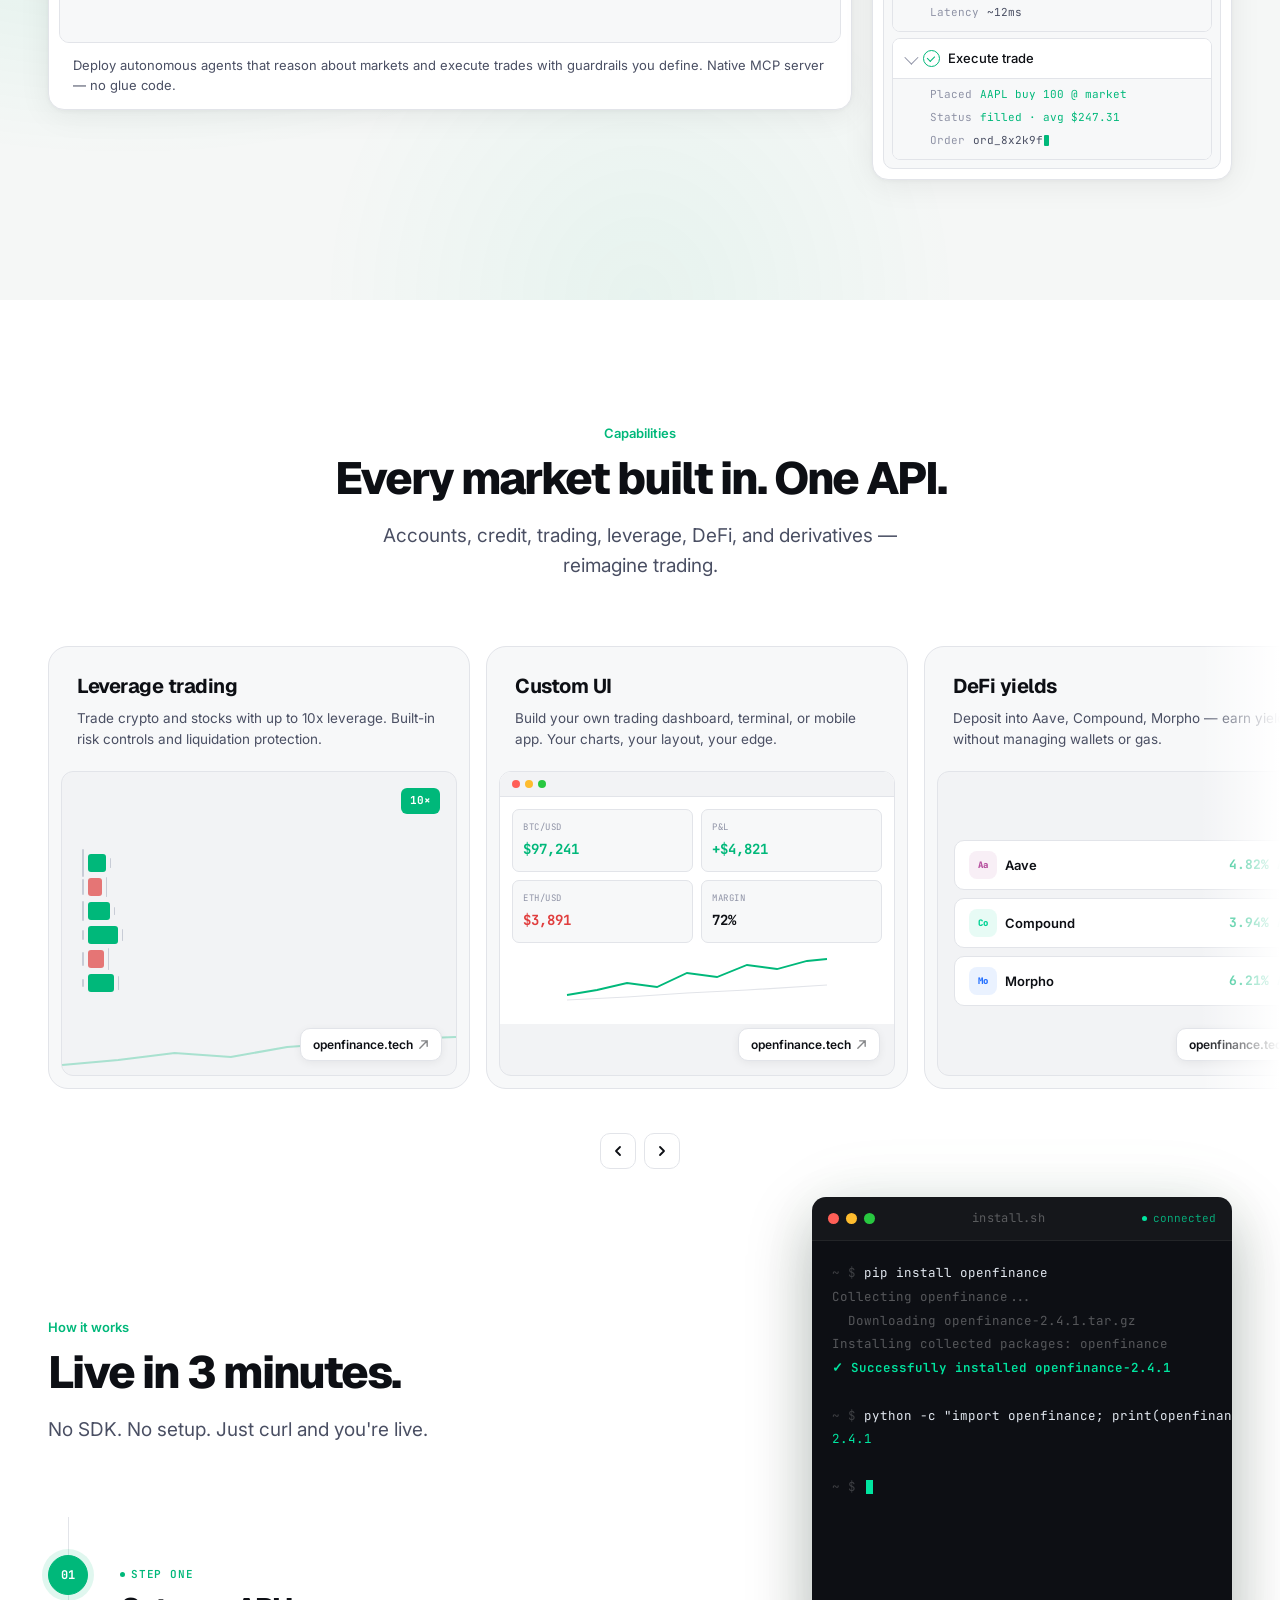
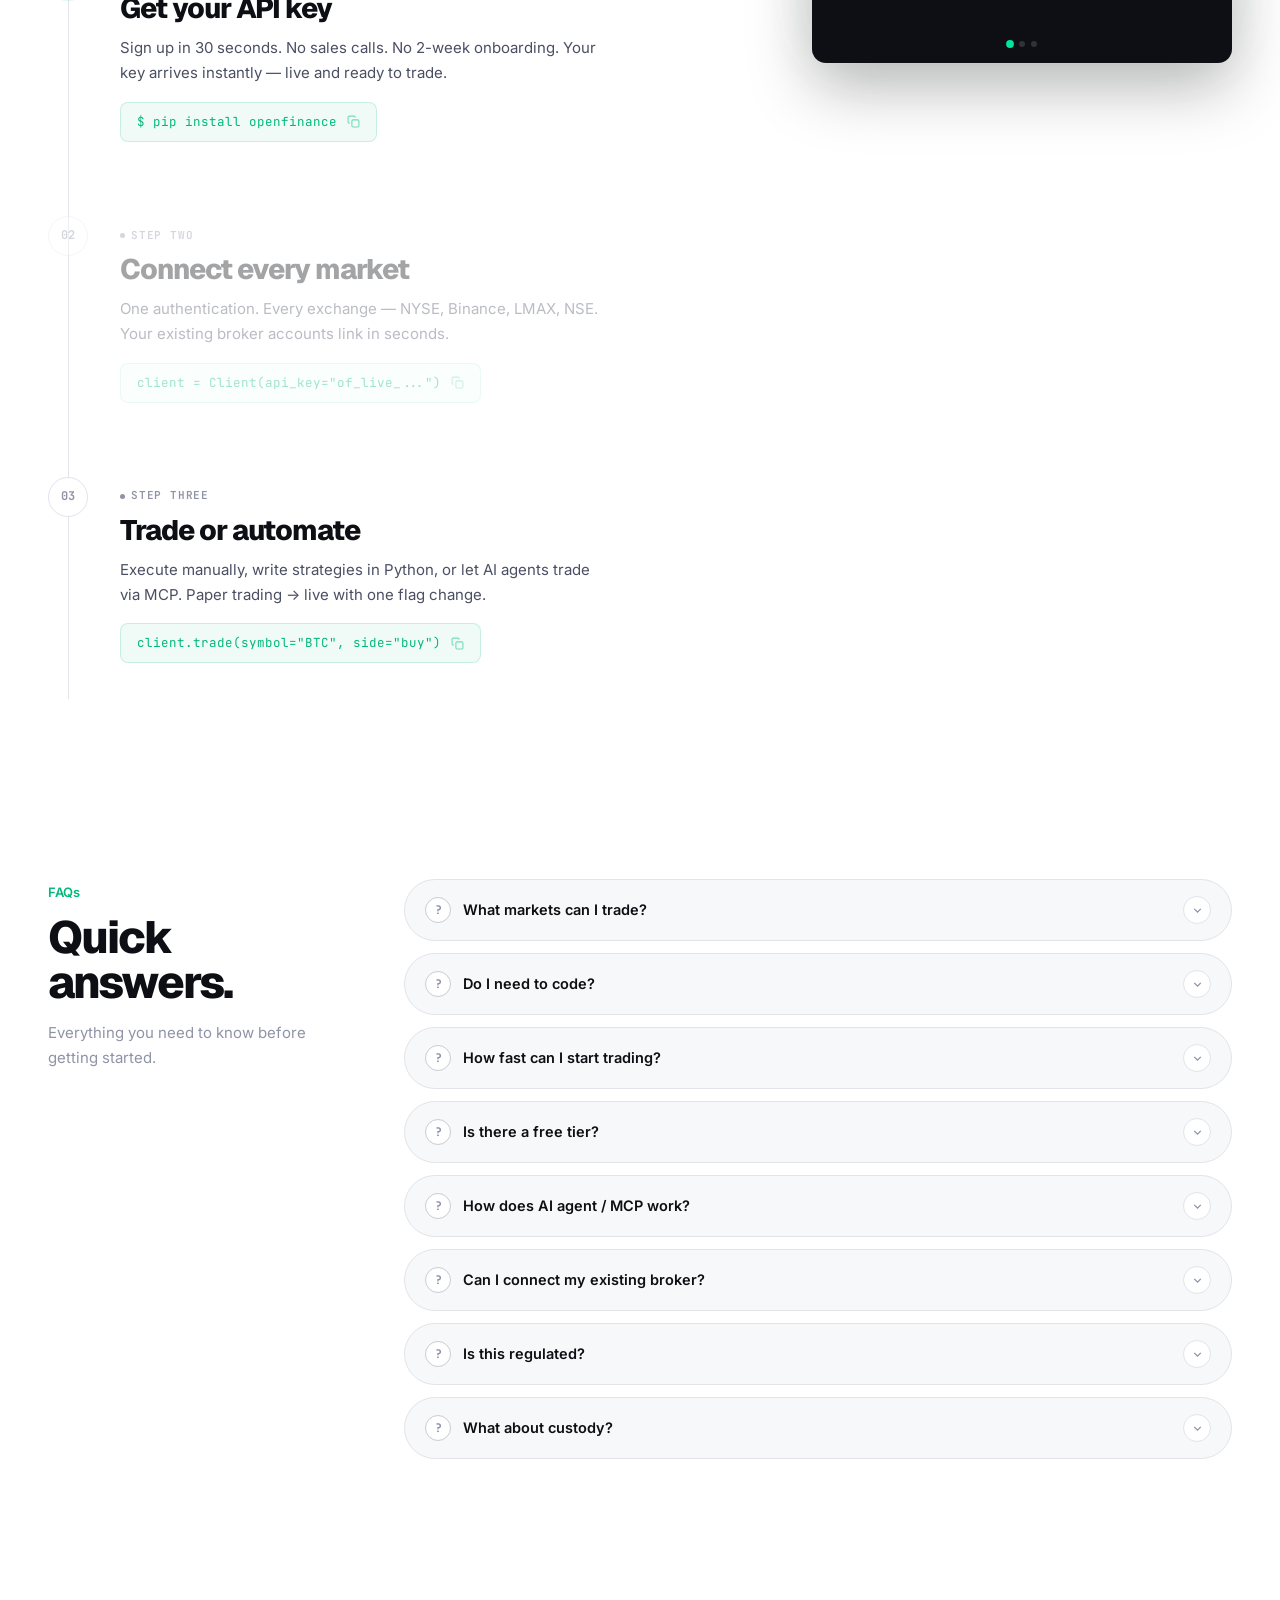
==== commit d7aa22a2: "agents file" ====
--- a/index.html
+++ b/index.html
@@ -46,6 +46,12 @@
   );
 
   Promise.all(promises).then(() => {
+    // Scroll to hash if present (handles cross-page nav from agents etc.)
+    if (window.location.hash) {
+      const target = document.querySelector(window.location.hash);
+      if (target) setTimeout(() => target.scrollIntoView({ behavior: 'smooth' }), 100);
+    }
+
     const reveals = document.querySelectorAll('.reveal');
     const observer = new IntersectionObserver((entries) => {
       entries.forEach((entry, i) => {
